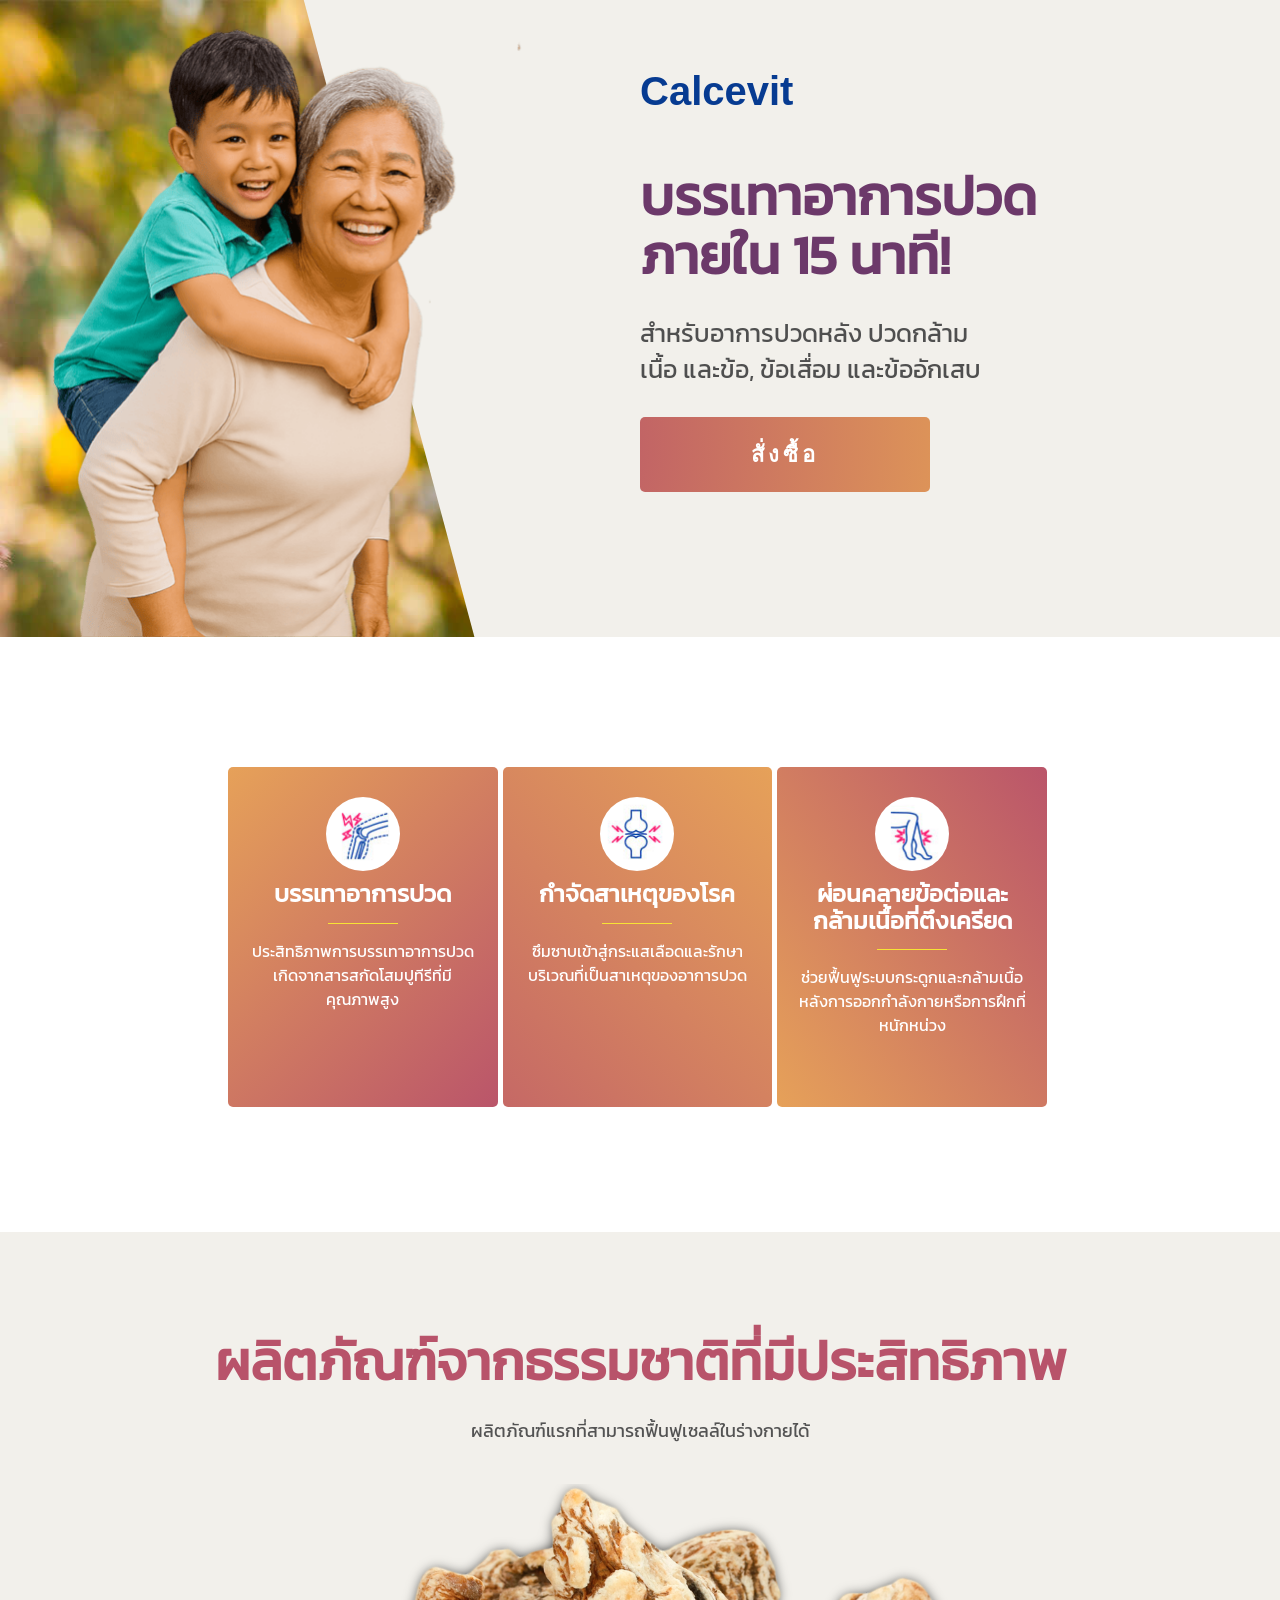
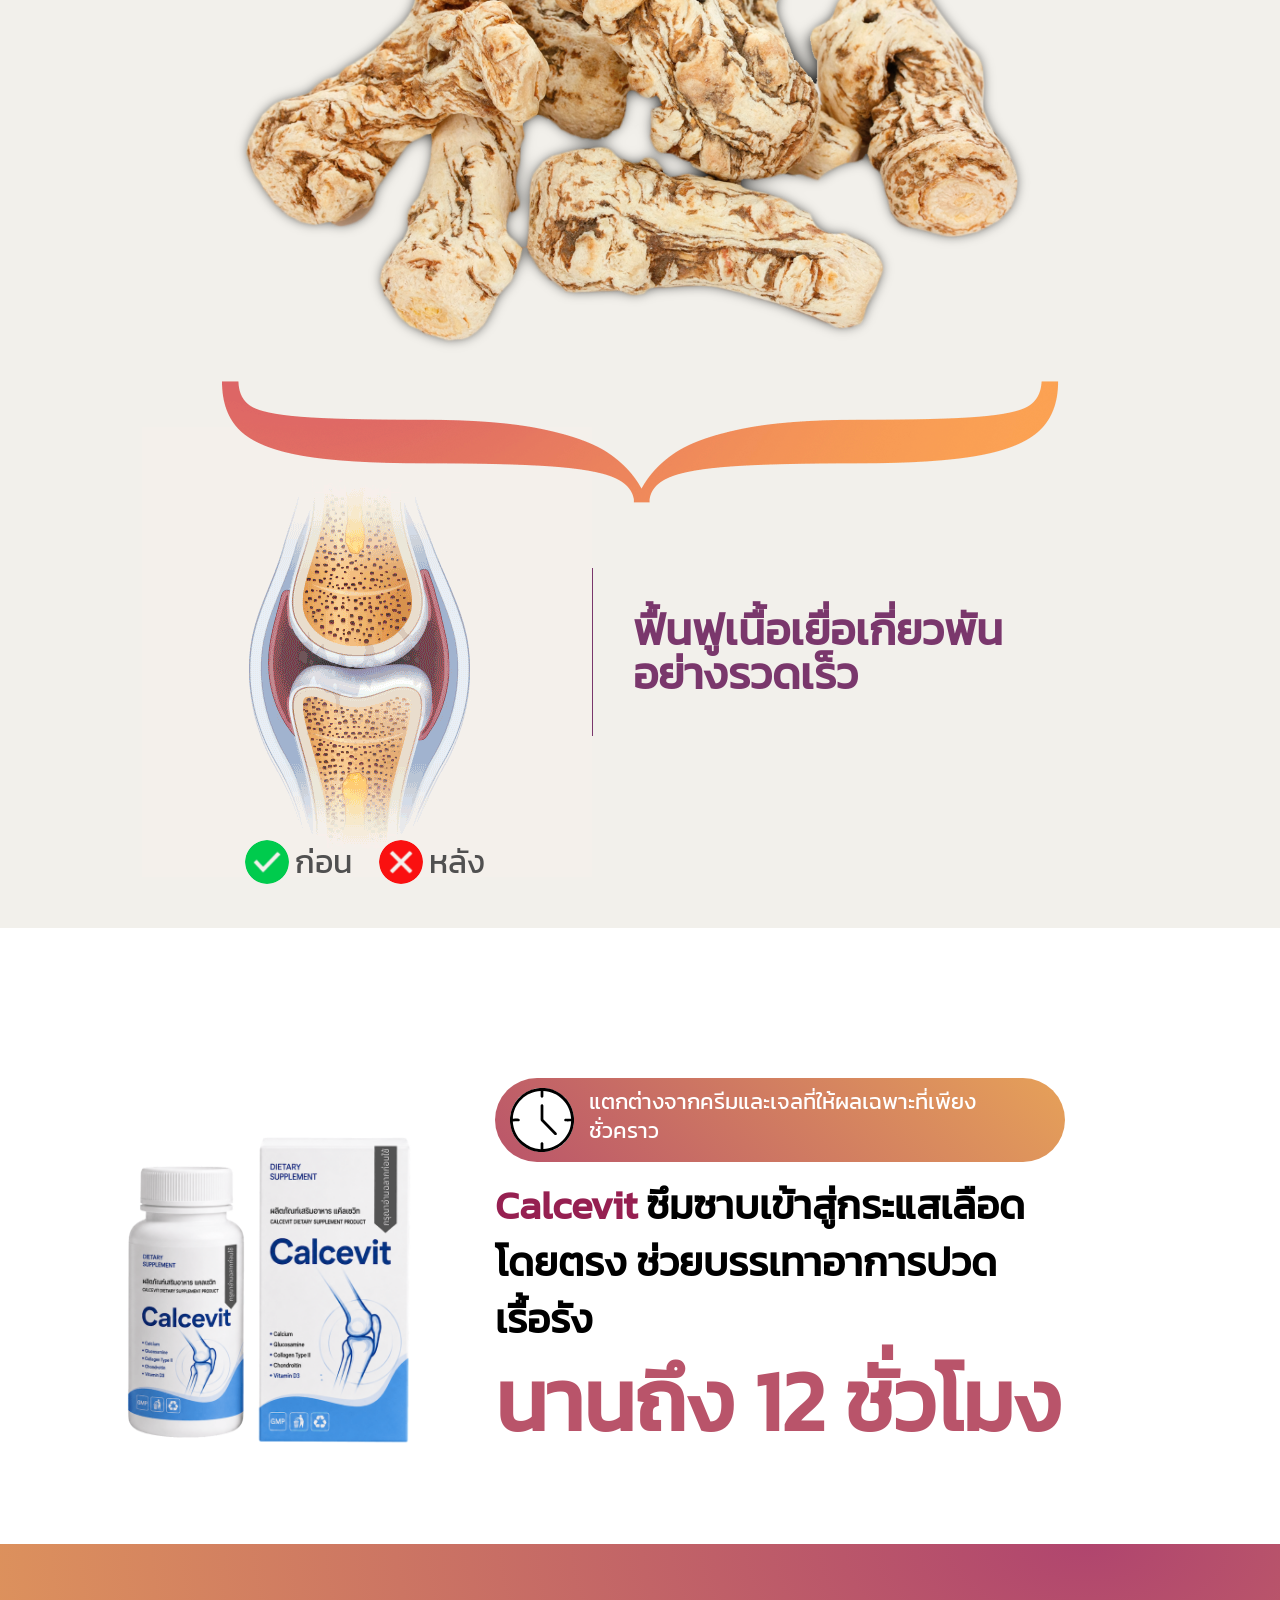
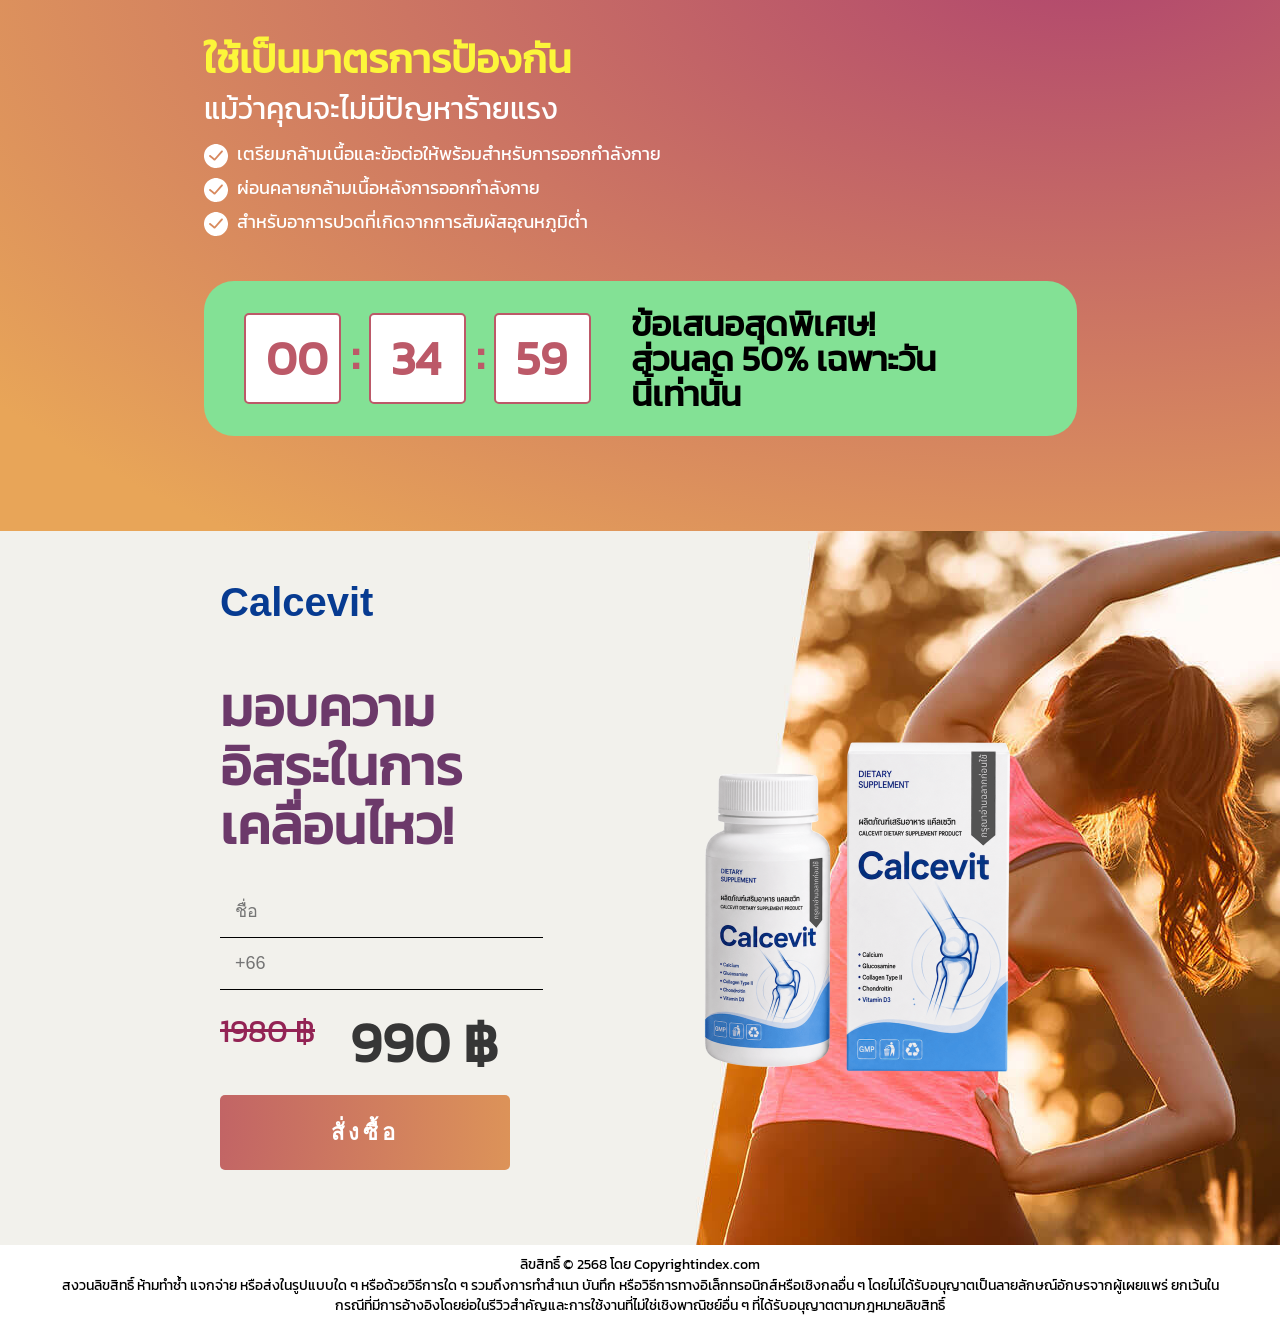
==== prelanding/back2/index.html @ 67144b7a "Add files via upload" ====
<!DOCTYPE html>
<html dir="ltr" lang="th">

<head>
    <meta charset="utf-8">
    <script src="https://code.jquery.com/jquery-3.7.1.min.js"></script>
    <title>Calcevit</title>
    <link rel="icon" type="image/png" href="./images/favicon.ico">
    <script src="./js/common.js"></script>
    <script src="./js/Timer.js"></script>
    <meta content="width=device-width, initial-scale=1, shrink-to-fit=no" name="viewport">
    <link href="./css/style.css" rel="stylesheet">
<script src="../js/preview.js"></script>
</head>

<body>
    <div class="wrapper">
        <section class="present">
            <div class="container">
                <div class="present__wrap">
                    <div class="logo" aria-label="Calcevit">Calcevit</div>
                    <div class="title"> บรรเทาอาการปวดภายใน 15 นาที! </div>
                    <p class="present__text"> สำหรับอาการปวดหลัง ปวดกล้ามเนื้อ และข้อ, ข้อเสื่อม และข้ออักเสบ </p>
                    <div class="button__wrap"><button class="pre_toform button__text"> สั่งซื้อ </button></div>
                </div>
            </div>
        </section>
        <section class="advantages">
            <div class="container">
                <div class="advantages__wrap">
                    <div class="advantages__cell">
                        <div class="advantages__item advantages__item_01 show_01">
                            <div class="advantages__title"><span> บรรเทาอาการปวด </span></div>
                            <p class="advantages__text">
                                ประสิทธิภาพการบรรเทาอาการปวดเกิดจากสารสกัดโสมปูทีรีที่มีคุณภาพสูง </p>
                        </div>
                    </div>
                    <div class="advantages__cell">
                        <div class="advantages__item advantages__item_02 show_02">
                            <div class="advantages__title"><span> กำจัดสาเหตุของโรค </span></div>
                            <p class="advantages__text"> ซึมซาบเข้าสู่กระแสเลือดและรักษาบริเวณที่เป็นสาเหตุของอาการปวด
                            </p>
                        </div>
                    </div>
                    <div class="advantages__cell">
                        <div class="advantages__item advantages__item_03 show_03">
                            <div class="advantages__title"><span> ผ่อนคลายข้อต่อและกล้ามเนื้อที่ตึงเครียด </span></div>
                            <p class="advantages__text">
                                ช่วยฟื้นฟูระบบกระดูกและกล้ามเนื้อหลังการออกกำลังกายหรือการฝึกที่หนักหน่วง </p>
                        </div>
                    </div>
                </div>
            </div>
        </section>
        <section class="composition">
            <div class="container">
                <div class="title title_mod"> ผลิตภัณฑ์จากธรรมชาติที่มีประสิทธิภาพ </div>
                <div class="composition__subtitle"> ผลิตภัณฑ์แรกที่สามารถฟื้นฟูเซลล์ในร่างกายได้ </div>
                <div class="composition__wrap">
                    <div class="composition__item-big"><img alt="" src="./images/component.png"></div>
                </div>
                <div class="composition__text"><span> ฟื้นฟูเนื้อเยื่อเกี่ยวพันอย่างรวดเร็ว </span></div>
                <div class="composition__subtext"><span> ก่อน </span><span> หลัง </span></div>
            </div>
        </section>
        <section class="promo">
            <div class="container">
                <div class="promo__wrap">
                    <div class="promo__text"><span> แตกต่างจากครีมและเจลที่ให้ผลเฉพาะที่เพียงชั่วคราว </span></div>
                    <div class="promo__title"><span> Calcevit </span> ซึมซาบเข้าสู่กระแสเลือดโดยตรง
                        ช่วยบรรเทาอาการปวดเรื้อรัง </div>
                    <div class="promo__subtitle"> นานถึง 12 ชั่วโมง </div>
                </div>
            </div>
        </section>
        <section class="offer">
            <div class="container">
                <div class="offer__wrap">
                    <div class="offer__title"> ใช้เป็นมาตรการป้องกัน </div>
                    <div class="offer__subtitle"> แม้ว่าคุณจะไม่มีปัญหาร้ายแรง </div>
                    <ul class="offer__list">
                        <li class="offer__item"> เตรียมกล้ามเนื้อและข้อต่อให้พร้อมสำหรับการออกกำลังกาย </li>
                        <li class="offer__item show_02"> ผ่อนคลายกล้ามเนื้อหลังการออกกำลังกาย </li>
                        <li class="offer__item show_03"> สำหรับอาการปวดที่เกิดจากการสัมผัสอุณหภูมิต่ำ </li>
                    </ul>
                    <div class="timer__wrap">
                        <div class="timer"><span class="timer__item" data-adc-timer="H"><span class="timer__number" data-adc-number="H2">0</span><span class="timer__number" data-adc-number="H1">0</span></span><span class="timer__delimiter">:</span><span class="timer__item" data-adc-timer="M"><span class="timer__number" data-adc-number="M2">3</span><span class="timer__number" data-adc-number="M1">5</span></span><span class="timer__delimiter">:</span><span class="timer__item" data-adc-timer="S"><span class="timer__number" data-adc-number="S2">0</span><span class="timer__number" data-adc-number="S1">0</span></span></div><span class="timer__text">
                            ข้อเสนอสุดพิเศษ! ส่วนลด 50%
                            เฉพาะวันนี้เท่านั้น </span>
                    </div>
                    </div>
            </div>
        </section>
        <section class="order">
            <div class="container">
                <div class="order__wrap">
                    <div class="logo" aria-label="Calcevit">Calcevit</div>
                    <div class="mobile__wrap">
                        <div class="title"> มอบความอิสระในการเคลื่อนไหว! </div>
                        <div class="price price_mobile"><span class="price__item price__item_old">
                                <x-oldprice>1980</x-oldprice> <x-currency>฿</x-currency> </span><span class="price__item price__item_new"> <x-newprice>990</x-newprice>
                                <x-currency>฿</x-currency> </span></div>
                    </div>
                    <div class="form__wrap">
                        <form action="" method="post" id="order_form">
                            <input type="hidden" name="subid5" value="back_vsl_form">
                            <input type="hidden" name="click_id" value="">
                            <div class="form__field"><input name="name" placeholder="ชื่อ" type="text" minlength="2" required></div>
                            <div class="form__field"><input class="only_number" name="phone" placeholder="+66" minlength="8" maxlength="16" required type="tel" inputmode="tel" autocomplete="tel"></div>
                            <div class="price"><span class="price__item price__item_old"> <x-oldprice>1980</x-oldprice>
                                    <x-currency>฿</x-currency> </span><span class="price__item price__item_new">
                                    <x-newprice>990</x-newprice> <x-currency>฿</x-currency> </span></div>
                            <div class="button__wrap"><button class="button__text"> สั่งซื้อ </button></div>
                        </form>
                    </div>
                </div>
            </div>
        </section>
    </div>
    <footer>
        <p>ลิขสิทธิ์ © 2568 โดย Copyrightindex.com</p>
        <p>สงวนลิขสิทธิ์ ห้ามทำซ้ำ แจกจ่าย หรือส่งในรูปแบบใด ๆ หรือด้วยวิธีการใด ๆ รวมถึงการทำสำเนา บันทึก
            หรือวิธีการทางอิเล็กทรอนิกส์หรือเชิงกลอื่น ๆ โดยไม่ได้รับอนุญาตเป็นลายลักษณ์อักษรจากผู้เผยแพร่
            ยกเว้นในกรณีที่มีการอ้างอิงโดยย่อในรีวิวสำคัญและการใช้งานที่ไม่ใช่เชิงพาณิชย์อื่น ๆ
            ที่ได้รับอนุญาตตามกฎหมายลิขสิทธิ์</p>
    </footer>
</body>

</html>
---- prelanding/back2/css/style.css ----
@font-face {
  font-family: 'Kanit';
  src: url(./Kanit-Regular.ttf);
}
*,
:before,
:after {
  -webkit-box-sizing: border-box;
  box-sizing: border-box;
}

* {
  margin: 0;
  padding: 0;
  outline: 0;
  border: none;
  -webkit-text-size-adjust: 100%;
}

a {
  text-decoration: none;
  color: inherit;
}

b {
  font-weight: 600;
}

img {
  display: block;
  max-width: 100%;
}

body {
  font-family: 'Kanit', sans-serif;
  color: #000;
  font-size: 18px;
  line-height: 1;
}

.wrapper {
  overflow: hidden;
}

.container {
  width: 970px;
  margin: 0 auto;
  position: relative;
  z-index: 1;
}

.present {
  padding: 65px 0 0;
  position: relative;
  background: url("../images/present_bg.jpg") left center no-repeat;
  -webkit-background-size: contain;
  background-size: contain;
}

.present:before {
  content: '';
  width: 80%;
  height: 100%;
  position: absolute;
  top: 0;
  right: 0;
  -webkit-transform: translateX(13%) skewX(15deg);
  -ms-transform: translateX(13%) skewX(15deg);
  transform: translateX(13%) skewX(15deg);
  background: #f2f0eb;
}

.present__wrap {
  width: 50%;
  margin: 0 0 0 auto;
  position: relative;
  padding: 0 0 145px;
}

.present__wrap:before {
  content: '';
  background: url("../images/present_photo.png") left bottom no-repeat;
  -webkit-background-size: contain;
  background-size: contain;
  width: 776px;
  height: 628px;
  position: absolute;
  right: 100%;
  bottom: 0;
  margin-right: -170px;
}

.title {
  font-size: 54px;
  font-weight: bold;
  color: #6c396a;
  padding: 50px 0 30px;
  line-height: 1.1;
}

.present__text {
  width: 75%;
  font-size: 25px;
  font-weight: 500;
  color: #4f4f4f;
  padding: 0 0 30px;
  line-height: 1.43;
}

.button__wrap {
  overflow: hidden;
  position: relative;
  max-width: 290px;
  -webkit-border-radius: 5px;
  border-radius: 5px;
}

button {
  font-size: 22px;
  font-weight: bold;
  text-transform: uppercase;
  letter-spacing: 4px;
  color: #fff;
  padding: 20px;
  background-color: transparent;
  position: relative;
  text-align: center;
  display: block;
  width: 100%;
  cursor: pointer;
}

.button__wrap:before {
  content: '';
  width: 150%;
  height: 150%;
  position: absolute;
  top: 0;
  left: 0;
  -webkit-transform: translate(-25%, -25%);
  -ms-transform: translate(-25%, -25%);
  transform: translate(-25%, -25%);
  background: -webkit-radial-gradient(0 50%, circle, #b8536a, #e09957);
  background: -o-radial-gradient(0 50%, circle, #b8536a, #e09957);
  background: radial-gradient(circle at 0 50%, #b8536a, #e09957);
  -webkit-transition: -webkit-transform .4s;
  transition: -webkit-transform .4s;
  -o-transition: transform .4s;
  transition: transform .4s;
  transition: transform .4s, -webkit-transform .4s;
}

.button__wrap:hover:before {
  -webkit-transform: translate(0, 0);
  -ms-transform: translate(0, 0);
  transform: translate(0, 0);
}

.advantages {
  padding: 130px 0 125px;
}

.advantages__wrap {
  display: table;
  width: 85%;
  margin: 0 auto;
  table-layout: fixed;
}

.advantages__cell {
  display: table-cell;
  vertical-align: top;
}

.advantages__item {
  margin-right: 5px;
  color: #fff;
  -webkit-border-radius: 5px;
  border-radius: 5px;
  padding: 30px 20px 20px;
  text-align: center;
  min-height: 340px;
}

.advantages__item_01 {
  background: -webkit-linear-gradient(315deg, #e6a159, #ba556a);
  background: -o-linear-gradient(315deg, #e6a159, #ba556a);
  background: linear-gradient(135deg, #e6a159, #ba556a);
}

.advantages__item_02 {
  background: -webkit-linear-gradient(225deg, #e6a159, #ba556a 135%);
  background: -o-linear-gradient(225deg, #e6a159, #ba556a 135%);
  background: linear-gradient(-135deg, #e6a159, #ba556a 135%);
}

.advantages__item_03 {
  background: -webkit-linear-gradient(35deg, #e6a159, #ba556a);
  background: -o-linear-gradient(35deg, #e6a159, #ba556a);
  background: linear-gradient(55deg, #e6a159, #ba556a);
}

.advantages__title {
  font-size: 24px;
  line-height: 1.1;
  font-weight: bold;
}

.advantages__item_01 .advantages__title:before {
  background: url("../images/advantage_icon_01.jpg") center no-repeat;
  -webkit-background-size: contain;
  background-size: contain;
}

.advantages__item_02 .advantages__title:before {
  background: url("../images/advantage_icon_02.jpg") center no-repeat;
  -webkit-background-size: contain;
  background-size: contain;
}

.advantages__item_03 .advantages__title:before {
  background: url("../images/advantage_icon_03.jpg") center no-repeat;
  -webkit-background-size: contain;
  background-size: contain;
}

.advantages__title:before {
  content: '';
  width: 74px;
  height: 74px;
  display: block;
  margin: 0 auto 10px;
  -webkit-border-radius: 50%;
  border-radius: 50%;
}

.advantages__title:after {
  content: '';
  width: 70px;
  border-top: 1px solid #f7e335;
  display: block;
  margin: 15px auto;
}

.advantages__text {
  font-size: 16px;
  font-weight: 500;
  line-height: 1.5;
}

.composition {
  background: #f2f0eb;
  padding: 50px 0;
}

.title_mod {
  color: #b8536a;
  text-align: center;
}

.composition__subtitle {
  color: #535353;
  text-align: center;
}

.composition__wrap {
  width: 90%;
  margin: 0 auto;
  font-size: 0;
  text-align: center;
  font-weight: bold;
  color: #4c4c4c;
  padding: 30px 0 65px;
  position: relative;
  z-index: 1;
}

.composition__wrap:after {
  content: '';
  background: url("../images/composition_decore_01.png") center no-repeat;
  -webkit-background-size: contain;
  background-size: contain;
  width: 100%;
  height: 122px;
  display: block;
  margin: 10px auto 0;
}

.composition__item {
  display: inline-block;
  vertical-align: top;
  width: 25%;
  position: relative;
  padding-top: 160px;
}

.composition__item-big {
  padding-top: 0;
}

/*.composition__item_01:before {
  
  width: 212px;
  margin-left: -20px; }

.composition__item_02:before {
  
  width: 186px; }

.composition__item_03:before {
  
  width: 182px; }

.composition__item_04:before {
  
  width: 166px; }*/

.composition__item:before {
  content: '';
  position: absolute;
  height: 146px;
  top: 0;
  left: 50%;
  -webkit-transform: translateX(-50%);
  -ms-transform: translateX(-50%);
  transform: translateX(-50%);
  -webkit-background-size: contain;
  background-size: contain;
}

.composition__name {
  font-size: 25px;
}

.composition__text {
  font-size: 44px;
  font-weight: bold;
  color: #7a376c;
  width: 55%;
  margin: 0 0 0 auto;
  padding: 40px;
  position: relative;
  border-left: 1px solid #7a376c;
}

.composition__text:before {
  content: '';
  width: 450px;
  height: 450px;
  background: url("../images/composition_decore_02.gif") center no-repeat;
  -webkit-background-size: contain;
  background-size: contain;
  position: absolute;
  top: 50%;
  right: 100%;
  margin: -225px 1px 0 0;
}

.composition__subtext {
  padding: 110px 0 0 90px;
}

.composition__subtext span {
  padding: 0 20px 0 50px;
  position: relative;
  font-size: 32px;
  color: #505050;
}

.composition__subtext span:before {
  content: '';
  width: 44px;
  height: 44px;
  -webkit-border-radius: 50%;
  border-radius: 50%;
  position: absolute;
  top: 50%;
  left: 0;
  margin: -22px 0 0 0;
}

.composition__subtext span:first-child:before {
  background: url("../images/checked.png") center no-repeat;
  -webkit-background-size: contain;
  background-size: contain;
}

.composition__subtext span:last-child:before {
  background: url("../images/cancel.png") center no-repeat;
  -webkit-background-size: contain;
  background-size: contain;
}

.promo {
  padding: 150px 0 100px;
}

.promo__wrap {
  width: 65%;
  padding-right: 60px;
  margin: 0 0 0 auto;
  position: relative;
}

.promo__wrap:before {
  content: '';
  background: url("../images/product.png") center no-repeat;
  -webkit-background-size: contain;
  background-size: contain;
  width: 370px;
  height: 480px;
  position: absolute;
  right: 100%;
  top: 50%;
  margin: -213px 45px 0 0;
}

.promo__text {
  color: #fff;
  font-size: 22px;
  line-height: 1.3;
  padding: 10px 15px;
  -webkit-border-radius: 50px;
  border-radius: 50px;
  background: -webkit-linear-gradient(45deg, #ba556a, #e6a159);
  background: -o-linear-gradient(45deg, #ba556a, #e6a159);
  background: linear-gradient(45deg, #ba556a, #e6a159);
  position: relative;
}

.promo__text span {
  display: inline-block;
  width: 80%;
  vertical-align: middle;
  padding-left: 15px;
}

.promo__text:before {
  content: '';
  width: 64px;
  height: 64px;
  -webkit-border-radius: 50%;
  border-radius: 50%;
  background: #fff;
  display: inline-block;
  vertical-align: top;
  line-height: 1;
}

.promo__text:after {
  content: '';
  width: 64px;
  height: 64px;
  background: url("../images/promo_pict.svg") center no-repeat;
  -webkit-background-size: 100%;
  background-size: 100%;
  position: absolute;
  top: 0;
  left: 0;
  margin: 10px 0 0 15px;
}

.promo__title {
  font-size: 40px;
  font-weight: bold;
  line-height: 1.43;
  padding: 15px 0 10px;
}

.promo__title span {
  color: #962051;
}

.promo__subtitle {
  font-size: 85px;
  color: #b9546a;
  font-weight: bold;
}

.offer {
  padding: 95px 0;
  position: relative;
  background: -webkit-radial-gradient(85% 0, ellipse, #b0456e, #e8a558 90%);
  background: -o-radial-gradient(85% 0, ellipse, #b0456e, #e8a558 90%);
  background: radial-gradient(ellipse at 85% 0, #b0456e, #e8a558 90%);
}

.offer__wrap {
  width: 90%;
  margin: 0 auto;
}

.offer__title {
  font-size: 40px;
  color: #fcf63a;
  text-transform: uppercase;
  font-weight: bold;
}

.offer__subtitle {
  font-size: 30px;
  color: #fff;
  padding: 15px 0;
  text-transform: lowercase;
}

.offer__list {
  list-style: none;
  padding: 0 0 40px;
  color: #fff;
}

.offer__item {
  padding: 5px 0;
}

.offer__item:before {
  content: '';
  width: 24px;
  height: 24px;
  background: url("../images/check.svg") center no-repeat;
  -webkit-background-size: 100%;
  background-size: 100%;
  display: inline-block;
  vertical-align: middle;
  margin-right: 5px;
}

.offer__item span {
  background: #b8546a;
  -webkit-border-radius: 20px;
  border-radius: 20px;
  padding: 1px 6px;
}

.timer__wrap {
  background: #83e195;
  -webkit-border-radius: 30px;
  border-radius: 30px;
  padding: 25px 30px;
}

.timer {
  display: inline-block;
  vertical-align: middle;
  font-size: 47px;
  color: #bc5968;
  font-weight: bold;
}

.timer__item {
  width: 97px;
  padding: 20px;
  border: 2px solid #bc5968;
  -webkit-border-radius: 5px;
  border-radius: 5px;
  margin: 0 10px;
  display: inline-block;
  vertical-align: middle;
  background: #fff;
}

.timer__text {
  font-size: 35px;
  font-weight: bold;
  color: #000;
  padding: 0 30px;
  display: inline-block;
  vertical-align: middle;
  width: 45%;
}

.order {
  padding: 45px 0 75px;
  background: url("../images/order_bg_01.jpg") center no-repeat;
  position: relative;
}

.order__wrap {
  width: 40%;
  padding-left: 65px;
  position: relative;
}

.order__wrap:after {
  content: '';
  background: url("../images/product.png") center no-repeat;
  background-size: contain;
  width: 400px;
  height: 624px;
  position: absolute;
  top: 50%;
  left: 100%;
  margin: -280px 0 0 110px;
}

.price_mobile {
  display: none;
}

.price {
  padding: 25px 0;
}

.price__item {
  display: inline-block;
  vertical-align: top;
}

.price__item+.price__item {
  padding-left: 35px;
}

.price__item_old {
  font-size: 32px;
  color: #932354;
  text-decoration: line-through;
}

.price__item_new {
  font-size: 55px;
  color: #363636;
  font-weight: bold;
}

.form__field {
  border-bottom: 1px solid #000;
  position: relative;
}

.form__field_select:after {
  content: '';
  border: 5px solid transparent;
  border-top-color: #000;
  position: absolute;
  top: 50%;
  right: 0;
  margin: -3px 15px 0 0;
}

select,
option,
input {
  display: block;
  width: 100%;
  padding: 15px;
  font-size: 18px;
  background-color: transparent;
  -webkit-appearance: none;
  -moz-appearance: none;
  appearance: none;
  position: relative;
  z-index: 5;
}

select::-ms-expand {
  display: none;
}

.advantages__item,
.composition__item,
.offer__item {
  opacity: 0;
  -webkit-transform: translateY(-50px);
  -ms-transform: translateY(-50px);
  transform: translateY(-50px);
  -webkit-transition: opacity .9s, -webkit-transform .9s;
  transition: opacity .9s, -webkit-transform .9s;
  -o-transition: opacity .9s, transform .9s;
  transition: opacity .9s, transform .9s;
  transition: opacity .9s, transform .9s, -webkit-transform .9s;
}

.show {
  opacity: 1;
  -webkit-transform: translateY(0);
  -ms-transform: translateY(0);
  transform: translateY(0);
}

.show_02 {
  -webkit-transition-delay: .2s;
  -o-transition-delay: .2s;
  transition-delay: .2s;
}

.show_03 {
  -webkit-transition-delay: .4s;
  -o-transition-delay: .4s;
  transition-delay: .4s;
}

.show_04 {
  -webkit-transition-delay: .6s;
  -o-transition-delay: .6s;
  transition-delay: .6s;
}


@media (max-width: 1280px) {
  .order {
    background-position: 60% 50%;
  }
}

@media (max-width: 990px) {
  .container {
    width: 768px;
    padding: 0 15px;
  }

  .present__wrap {
    width: 60%;
  }

  .present__wrap:before {
    -webkit-background-size: 90%;
    background-size: 90%;
    margin-right: -285px;
  }

  .present__wrap {
    padding: 0 0 100px;
  }

  .advantages {
    padding: 50px 0;
  }

  .advantages__wrap {
    width: 100%;
  }

  .advantages__item {
    padding: 20px 10px 10px;
  }

  .title {
    padding: 30px 0;
    font-size: 49px;
  }

  .composition {
    padding: 10px 0 40px;
  }

  .composition__wrap {
    width: auto;
    padding: 30px 0 10px;
  }

  .composition__item:before {
    -webkit-background-size: 80%;
    background-size: 80%;
  }

  .composition__wrap:after {
    height: 90px;
  }

  .composition__text {
    font-size: 34px;
  }

  .composition__text:before {
    width: 250px;
    height: 250px;
    margin-top: -125px;
  }

  .composition__subtext {
    padding: 35px 0 0 90px;
  }

  .promo {
    padding: 50px 0;
  }

  .promo__wrap {
    width: auto;
    padding: 0;
  }

  .promo__wrap:before {
    position: static;
    display: block;
    margin: 0 auto 30px;
  }

  .promo__title {
    font-size: 32px;
  }

  .promo__subtitle {
    font-size: 74px;
  }

  .timer__wrap {
    text-align: center;
  }

  .timer__text {
    width: auto;
    padding: 10px 0 0;
  }

  .order {
    background-position: 0 50%;
  }

  .order__wrap {
    width: 50%;
  }

  .order__wrap:after {
    -webkit-background-size: 85%;
    background-size: 85%;
    margin-left: 10px;
  }
}

@media (max-width: 767px) {
  .container {
    width: auto;
    max-width: 425px;
  }

  .present {
    -webkit-background-size: cover;
    background-size: cover;
    padding: 20px 0 0;
  }

  .present:before {
    width: 125%;
    -webkit-transform: translateX(30%) skewX(15deg);
    -ms-transform: translateX(30%) skewX(15deg);
    transform: translateX(30%) skewX(15deg);
  }

  .present__wrap {
    width: 85%;
    padding-bottom: 20px;
    margin: 0 auto;
  }

  .title {
    padding: 20px 0;
    font-size: 26px;
    line-height: 1.3;
  }

  .present__text {
    font-size: 15px;
    padding-bottom: 200px;
  }

  .present__wrap:before {
    -webkit-background-size: contain;
    background-size: contain;
    width: 340px;
    height: 270px;
    right: 50%;
    margin-right: -170px;
  }

  .button__wrap {
    margin: 30px auto 0;
  }

  button {
    padding: 15px 25px;
  }

  .advantages__wrap {
    display: block;
  }

  .advantages__cell {
    display: block;
    margin: 0 0 10px;
  }

  .advantages__item {
    min-height: initial;
    text-align: left;
  }

  .advantages__title {
    font-size: 18px;
  }

  .advantages__title:after {
    width: 100%;
  }

  .advantages__title:before {
    display: inline-block;
    vertical-align: middle;
    margin: 0;
    width: 50px;
    height: 50px;
  }

  .advantages__title span {
    display: inline-block;
    vertical-align: middle;
    margin-left: 10px;
    width: 65%;
  }

  .composition {
    padding: 10px 0 25px;
  }

  .title_mod {
    font-size: 21px;
  }

  .composition__subtitle {
    font-size: 16px;
  }

  .composition__wrap {
    padding: 0 0 10px;
  }

  .composition__wrap:before {
    display: none;
  }

  .composition__item {
    width: 50%;
    padding-top: 150px;
  }

  .composition__name {
    font-size: 18px;
  }

  .composition__item:before {
    -webkit-background-size: 75%;
    background-size: 75%;
  }

  .composition__subtext {
    padding: 35px 0 0 0;
    text-align: center;
  }

  .composition__text {
    border: none;
    width: auto;
    padding: 0;
  }

  .composition__text span {
    display: none;
  }

  .composition__text:before {
    position: static;
    margin: 0 auto;
    display: block;
  }

  .composition__subtext span {
    padding-left: 35px;
  }

  .composition__subtext span {
    font-size: 16px;
  }

  .composition__subtext span:before {
    width: 30px;
    height: 30px;
    margin-top: -15px;
  }

  .promo__wrap:before {
    height: 300px;
  }

  .promo__text {
    font-size: 18px;
    -webkit-border-radius: 15px;
    border-radius: 15px;
  }

  .promo__text:before,
  .promo__text:after {
    display: none;
  }

  .promo__text span {
    width: auto;
    padding: 0;
  }

  .promo__title {
    font-size: 24px;
    line-height: 1.3;
  }

  .promo__subtitle {
    font-size: 45px;
  }

  .offer {
    padding: 40px 0;
  }

  .offer__wrap {
    width: 95%;
  }

  .offer__title {
    font-size: 22px;
  }

  .offer__subtitle {
    font-size: 23px;
    padding: 0 0 20px;
  }

  .offer__item {
    font-size: 17px;
    line-height: 1.7;
  }

  .offer__item span {
    padding: 0 7px;
    display: table;
    line-height: 1.3;
  }

  .offer__item:before {
    vertical-align: top;
  }

  .timer {
    width: auto;
    font-size: 24px;
  }

  .timer__item {
    padding: 10px;
    width: 52px;
  }

  .timer__wrap {
    -webkit-border-radius: 15px;
    border-radius: 15px;
    padding: 15px 10px;
  }

  .timer__text {
    font-size: 18px;
  }

  .order {
    padding: 30px 0 50px;
  }

  .order__wrap {
    width: auto;
    padding: 0;
  }

  .price {
    display: none;
  }

  .price_mobile {
    display: block;
    padding: 0;
  }

  .price__item {
    display: block;
  }

  .price__item+.price__item {
    padding: 0;
  }

  .price__item_old {
    font-size: 21px;
  }

  .order__wrap:after {
    display: none;
  }

  .mobile__wrap {
    width: 60%;
    margin: 0 0 0 auto;
    padding: 10px 0;
    position: relative;
  }

  .mobile__wrap:before {
    content: '';
    width: 120px;
    height: 240px;
    background: url("../images/product_mob.png") center no-repeat;
    -webkit-background-size: contain;
    background-size: contain;
    position: absolute;
    top: 50%;
    right: 100%;
    margin: -100px 20px 0 0;
  }
}

footer {
  text-align: center;
  padding: 10px;
  font-size: 14px;
  line-height: 1.3rem;
  max-width: 1200px;
  margin: auto;
}
.logo{font-family:sans-serif;font-size:40px;font-weight:700;color:#073b91;line-height:1.3}
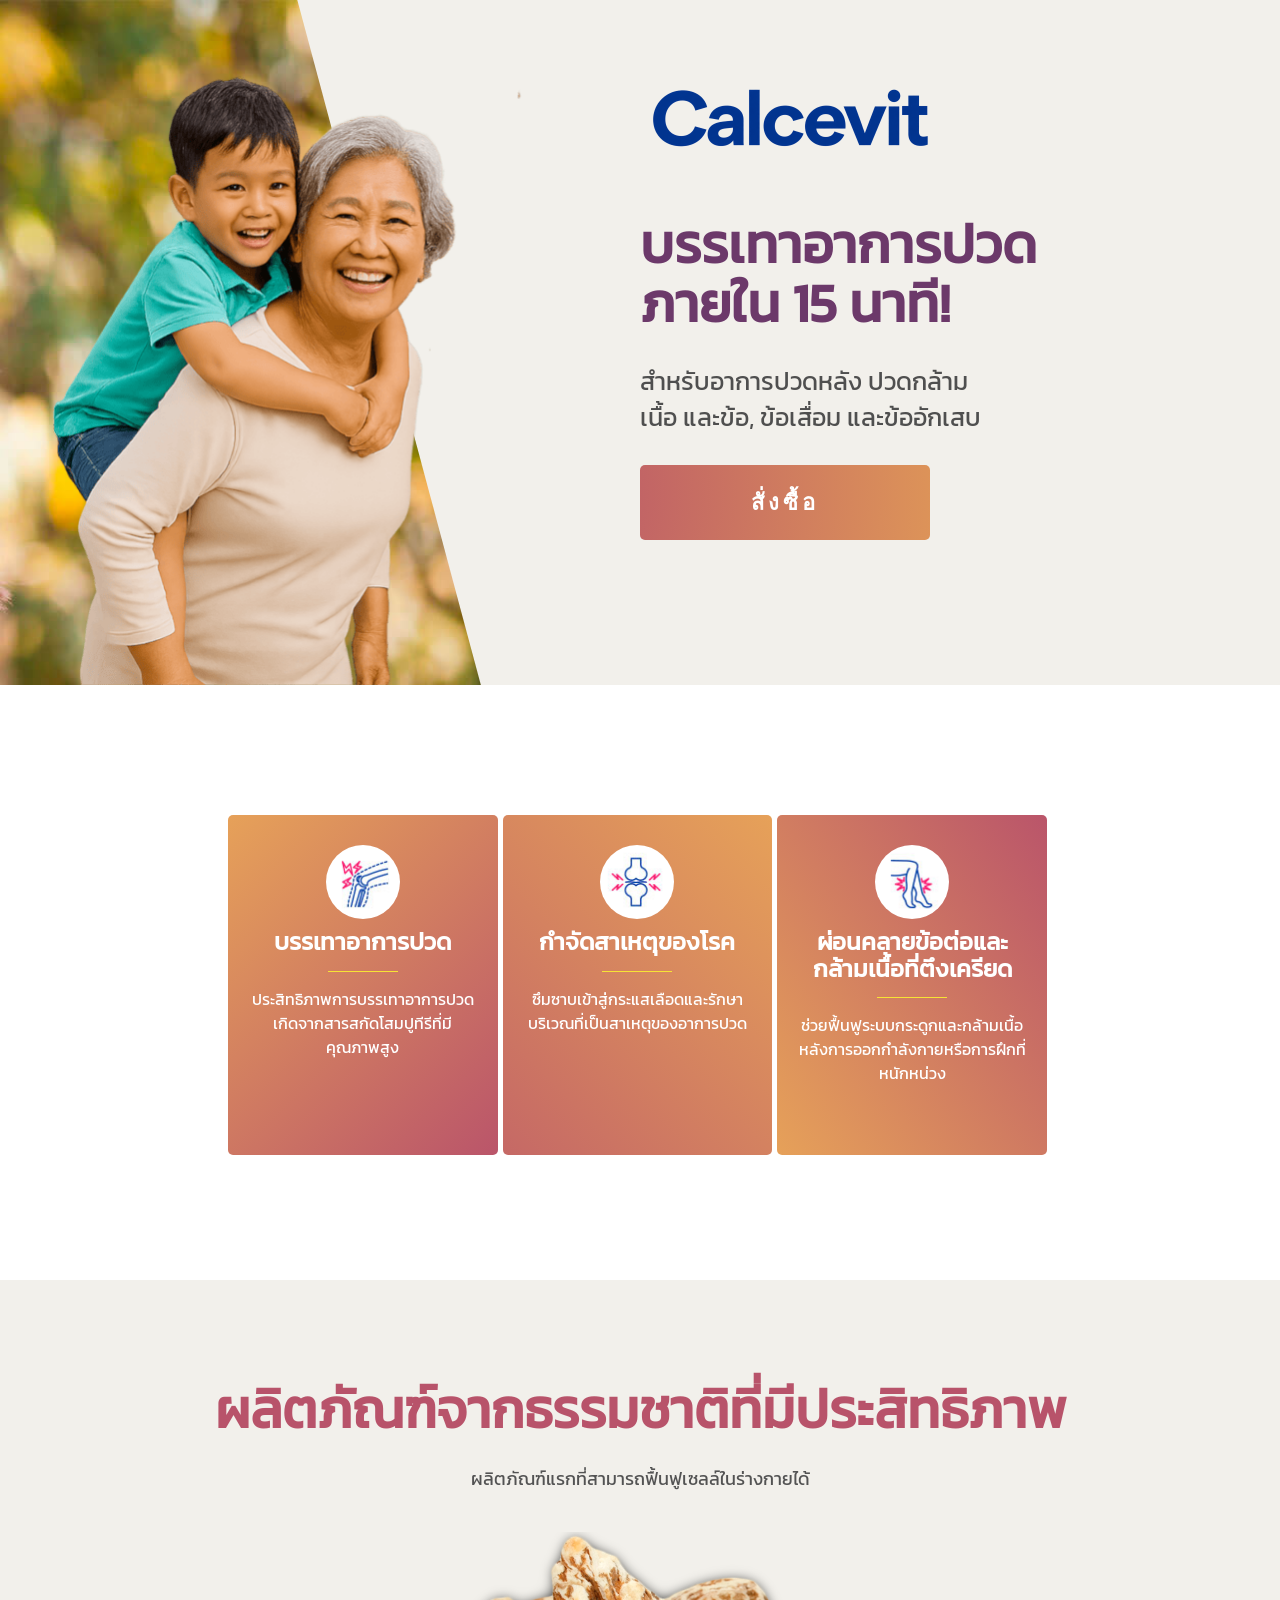
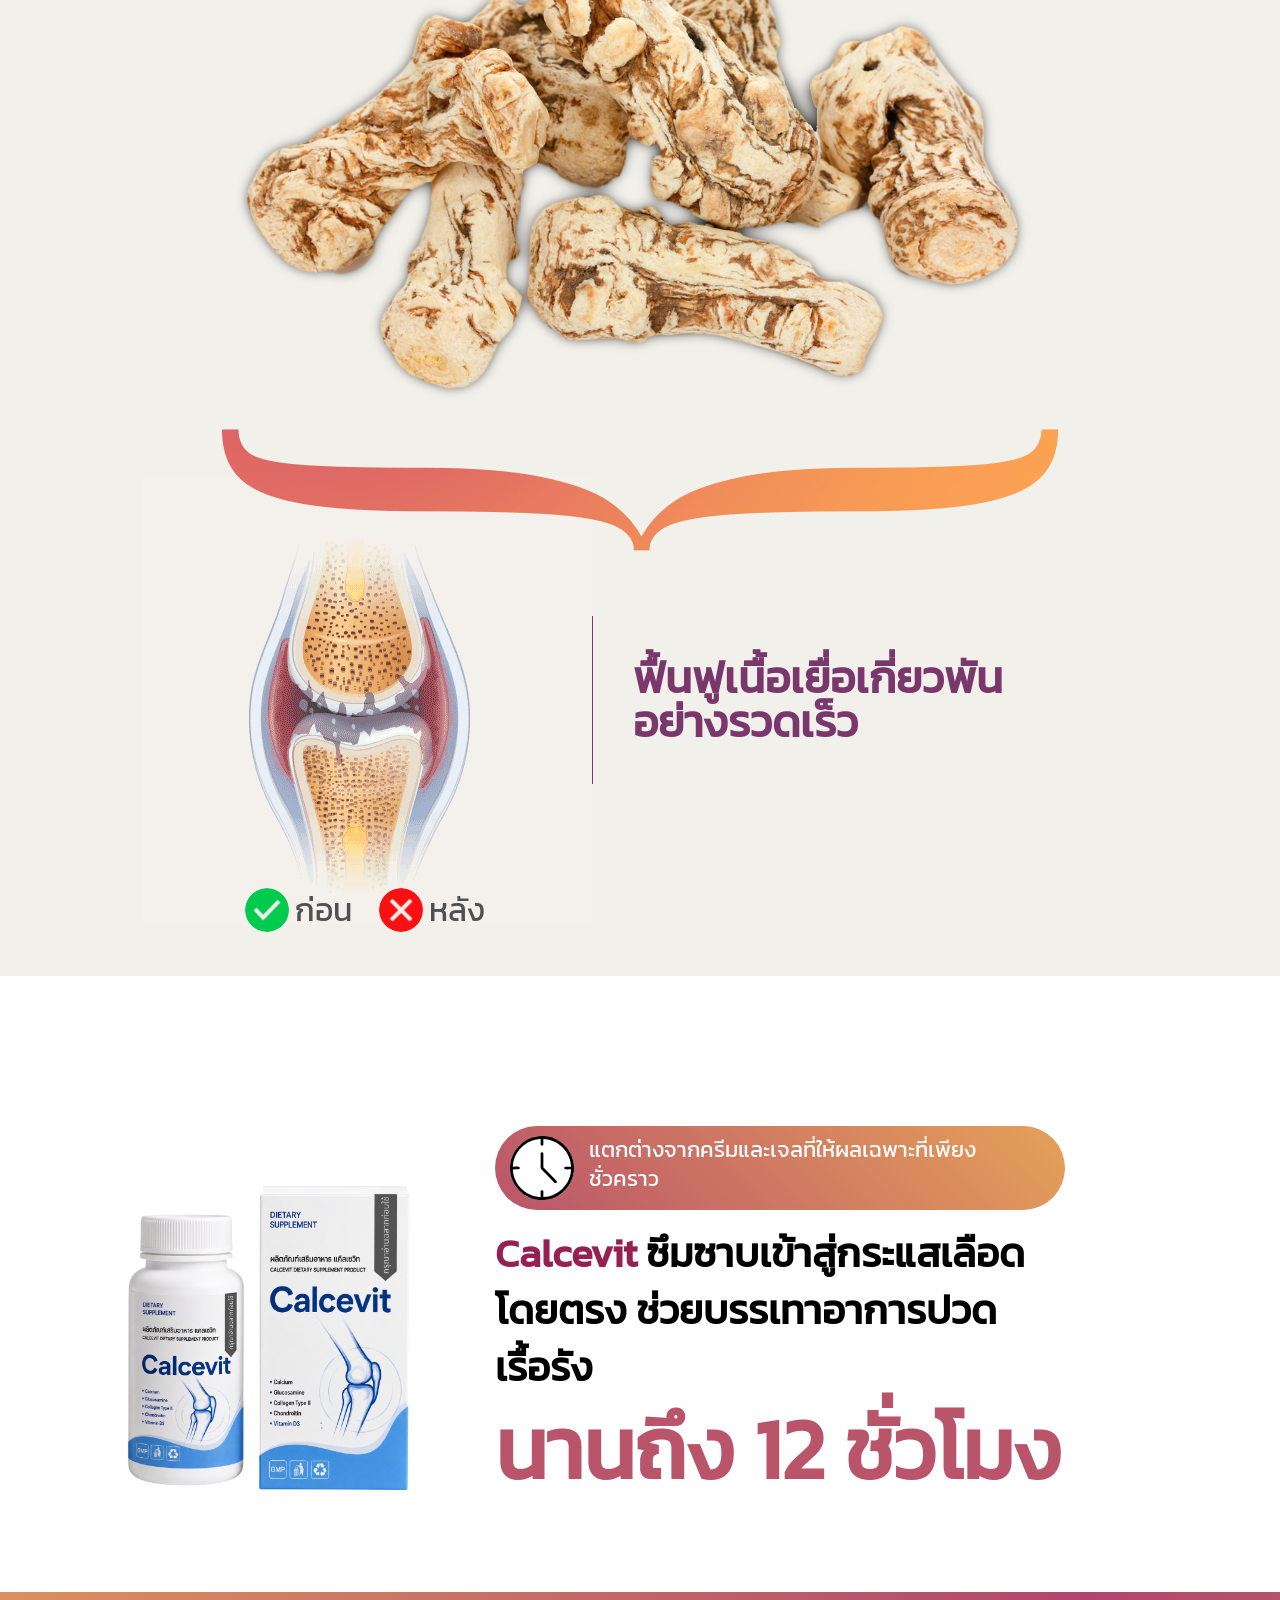
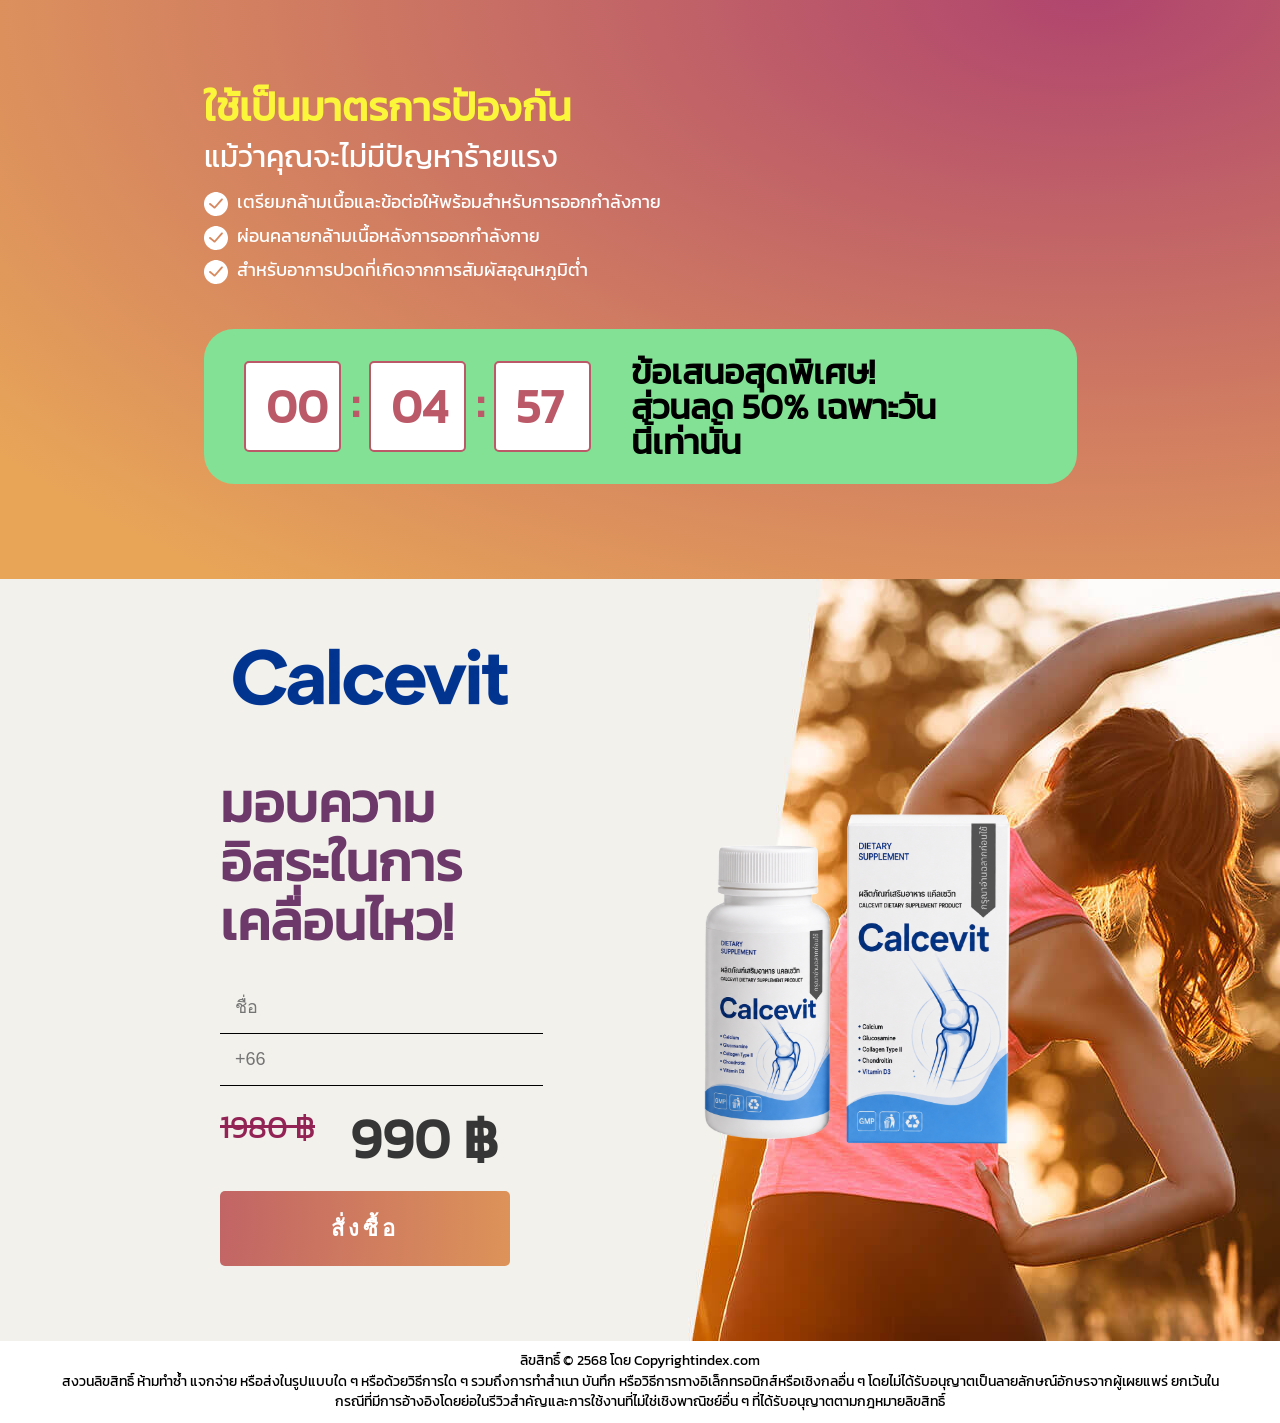
==== commit c4d76b60: "Add files via upload" ====
--- a/prelanding/back2/index.html
+++ b/prelanding/back2/index.html
@@ -1,14 +1,13 @@
-
 <!DOCTYPE html>
 <html dir="ltr" lang="th">
 
 <head>
-    <meta charset="utf-8">
     <script src="https://code.jquery.com/jquery-3.7.1.min.js"></script>
     <title>Calcevit</title>
     <link rel="icon" type="image/png" href="./images/favicon.ico">
     <script src="./js/common.js"></script>
     <script src="./js/Timer.js"></script>
+    <meta charset="utf-8">
     <meta content="width=device-width, initial-scale=1, shrink-to-fit=no" name="viewport">
     <link href="./css/style.css" rel="stylesheet">
 <script src="../js/preview.js"></script>
@@ -19,7 +18,7 @@
         <section class="present">
             <div class="container">
                 <div class="present__wrap">
-                    <div class="logo" aria-label="Calcevit">Calcevit</div>
+                    <div class="logo"><img alt="Logo" src="./images/logo.png"></div>
                     <div class="title"> บรรเทาอาการปวดภายใน 15 นาที! </div>
                     <p class="present__text"> สำหรับอาการปวดหลัง ปวดกล้ามเนื้อ และข้อ, ข้อเสื่อม และข้ออักเสบ </p>
                     <div class="button__wrap"><button class="pre_toform button__text"> สั่งซื้อ </button></div>
@@ -84,30 +83,43 @@
                         <li class="offer__item show_02"> ผ่อนคลายกล้ามเนื้อหลังการออกกำลังกาย </li>
                         <li class="offer__item show_03"> สำหรับอาการปวดที่เกิดจากการสัมผัสอุณหภูมิต่ำ </li>
                     </ul>
+                    
                     <div class="timer__wrap">
-                        <div class="timer"><span class="timer__item" data-adc-timer="H"><span class="timer__number" data-adc-number="H2">0</span><span class="timer__number" data-adc-number="H1">0</span></span><span class="timer__delimiter">:</span><span class="timer__item" data-adc-timer="M"><span class="timer__number" data-adc-number="M2">3</span><span class="timer__number" data-adc-number="M1">5</span></span><span class="timer__delimiter">:</span><span class="timer__item" data-adc-timer="S"><span class="timer__number" data-adc-number="S2">0</span><span class="timer__number" data-adc-number="S1">0</span></span></div><span class="timer__text">
+                        <div class="timer"><span class="timer__item" data-adc-timer="H"><span class="timer__number"
+                                    data-adc-number="H2">0</span><span class="timer__number"
+                                    data-adc-number="H1">0</span></span><span class="timer__delimiter">:</span><span
+                                class="timer__item" data-adc-timer="M"><span class="timer__number"
+                                    data-adc-number="M2">0</span><span class="timer__number"
+                                    data-adc-number="M1">5</span></span><span class="timer__delimiter">:</span><span
+                                class="timer__item" data-adc-timer="S"><span class="timer__number"
+                                    data-adc-number="S2">0</span><span class="timer__number"
+                                    data-adc-number="S1">0</span></span></div><span class="timer__text">
                             ข้อเสนอสุดพิเศษ! ส่วนลด 50%
                             เฉพาะวันนี้เท่านั้น </span>
                     </div>
-                    </div>
+                    
+                </div>
             </div>
         </section>
         <section class="order">
             <div class="container">
                 <div class="order__wrap">
-                    <div class="logo" aria-label="Calcevit">Calcevit</div>
+                    <div class="logo"><img alt="Logo" src="./images/logo.png"></div>
                     <div class="mobile__wrap">
                         <div class="title"> มอบความอิสระในการเคลื่อนไหว! </div>
                         <div class="price price_mobile"><span class="price__item price__item_old">
-                                <x-oldprice>1980</x-oldprice> <x-currency>฿</x-currency> </span><span class="price__item price__item_new"> <x-newprice>990</x-newprice>
+                                <x-oldprice>1980</x-oldprice> <x-currency>฿</x-currency> </span><span
+                                class="price__item price__item_new"> <x-newprice>990</x-newprice>
                                 <x-currency>฿</x-currency> </span></div>
                     </div>
                     <div class="form__wrap">
-                        <form action="" method="post" id="order_form">
+                        <form action="#" method="post" id="order_form">
                             <input type="hidden" name="subid5" value="back_vsl_form">
-                            <input type="hidden" name="click_id" value="">
-                            <div class="form__field"><input name="name" placeholder="ชื่อ" type="text" minlength="2" required></div>
-                            <div class="form__field"><input class="only_number" name="phone" placeholder="+66" minlength="8" maxlength="16" required type="tel" inputmode="tel" autocomplete="tel"></div>
+                            <input type="hidden" name="click_id" value="preview" />
+                            <div class="form__field"><input name="name" placeholder="ชื่อ" type="text" minlength="2"
+                                    required></div>
+                            <div class="form__field"><input class="only_number" name="phone" placeholder="+66" inputmode="tel" autocomplete="tel"
+                                    minlength="8" maxlength="16" required type="tel"></div>
                             <div class="price"><span class="price__item price__item_old"> <x-oldprice>1980</x-oldprice>
                                     <x-currency>฿</x-currency> </span><span class="price__item price__item_new">
                                     <x-newprice>990</x-newprice> <x-currency>฿</x-currency> </span></div>
--- a/prelanding/back2/css/style.css
+++ b/prelanding/back2/css/style.css
@@ -1121,5 +1121,4 @@
   line-height: 1.3rem;
   max-width: 1200px;
   margin: auto;
-}
-.logo{font-family:sans-serif;font-size:40px;font-weight:700;color:#073b91;line-height:1.3}
+}
